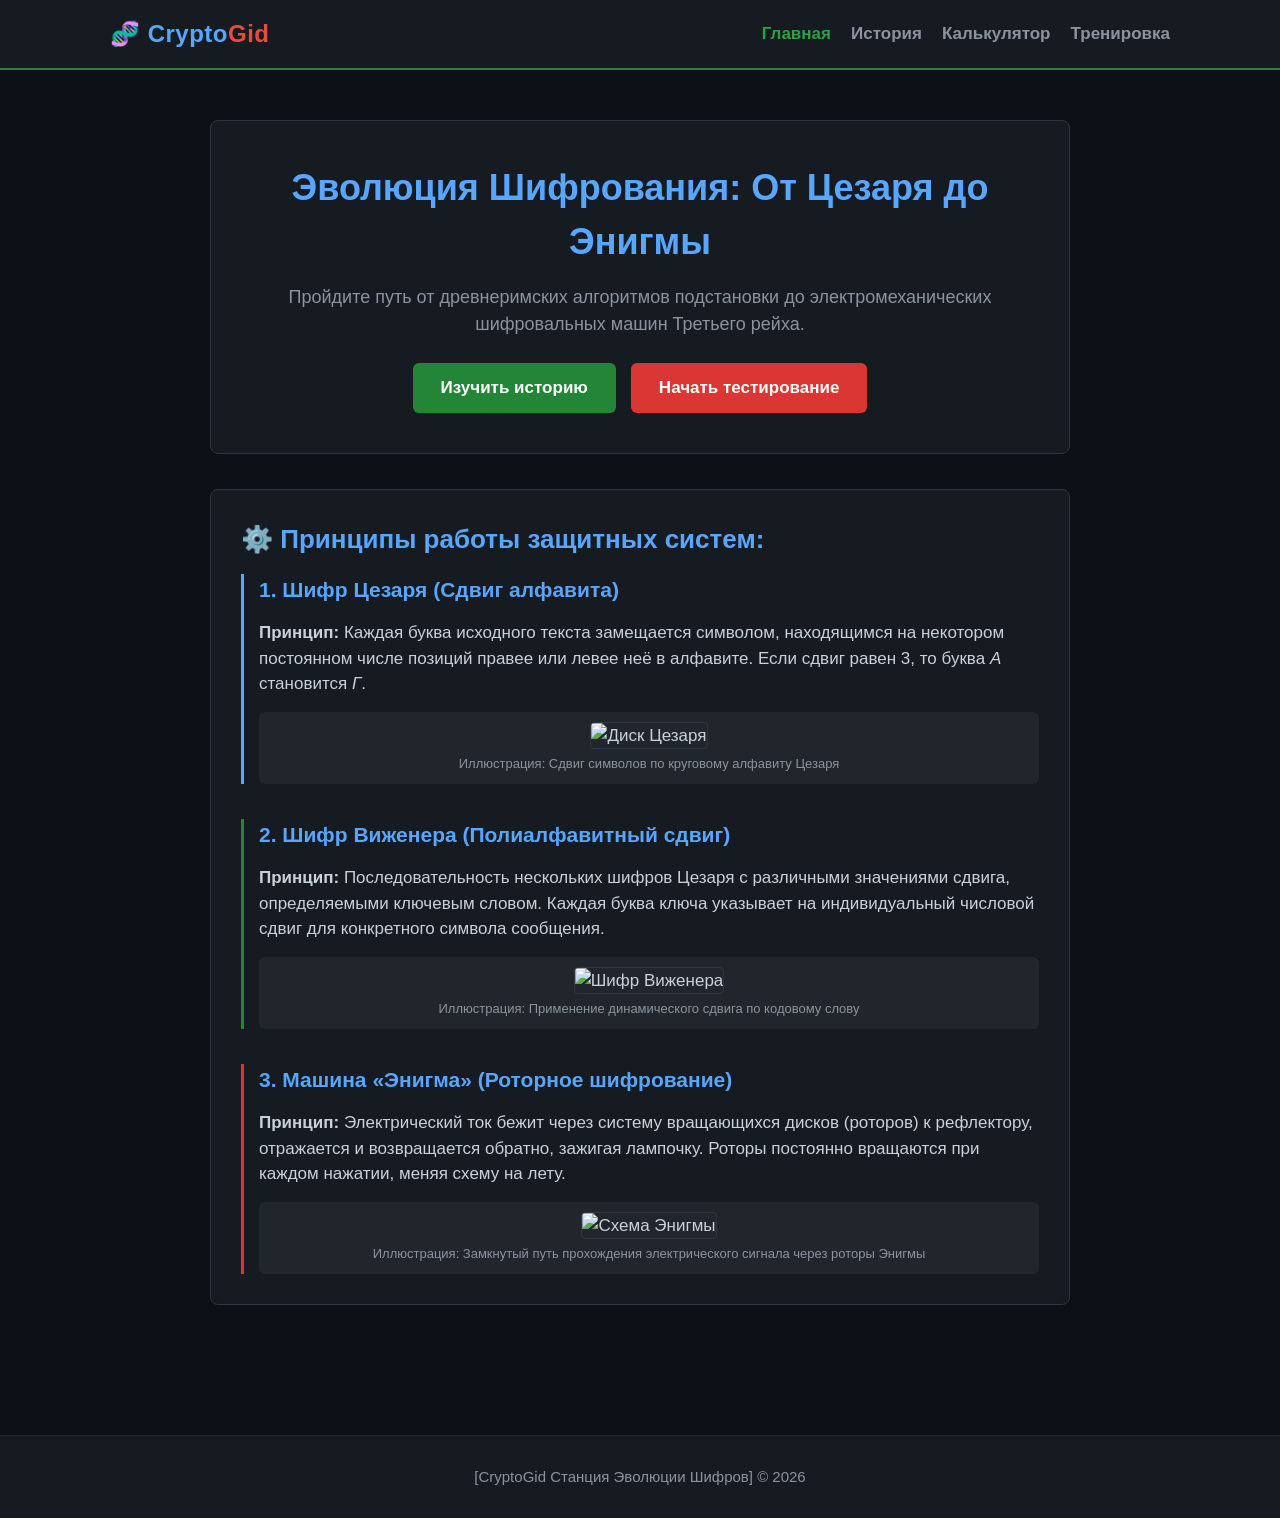
==== index.html @ 2aea8cbc "Add files via upload" ====
<!DOCTYPE html>
<html lang="ru">
<head>
    <meta charset="UTF-8">
    <meta name="viewport" content="width=device-width, initial-scale=1.0">
    <title>CryptoGid | Главная</title>
    <link rel="stylesheet" href="style.css">
</head>
<body>

    <header>
        <div class="nav-container">
            <a href="index.html" class="logo">🧬 Crypto<span>Gid</span></a>
            <nav>
                <ul>
                    <li><a href="index.html">Главная</a></li>
                    <li><a href="history.html">История</a></li>
                    <li><a href="crypt-calc.html" class="calc-link">Калькулятор</a></li>
                    <li><a href="training.html" class="train-link">Тренировка</a></li>
                </ul>
            </nav>
        </div>
    </header>

    <div class="container">
        <section class="hero">
            <h1>Эволюция Шифрования: От Цезаря до Энигмы</h1>
            <p>Пройдите путь от древнеримских алгоритмов подстановки до электромеханических шифровальных машин Третьего рейха.</p>
            <div style="display: flex; gap: 15px; justify-content: center;">
                <a href="history.html" class="btn">Изучить историю</a>
                <a href="training.html" class="btn" style="background-color: #da3633;">Начать тестирование</a>
            </div>
        </section>

        <div class="box">
            <h2>⚙️ Принципы работы защитных систем:</h2>
            
            <!-- Блок 1: Шифр Цезаря -->
            <div style="margin-bottom: 35px; border-left: 3px solid #58a6ff; padding-left: 15px;">
                <h3>1. Шифр Цезаря (Сдвиг алфавита)</h3>
                <p><strong>Принцип:</strong> Каждая буква исходного текста замещается символом, находящимся на некотором постоянном числе позиций правее или левее неё в алфавите. Если сдвиг равен 3, то буква <em>А</em> становится <em>Г</em>.</p>
                <div style="margin-top: 15px; text-align: center; background: #21262d; padding: 10px; border-radius: 6px;">
                    <img src="C:\Users\user\Desktop\cipher\Caesar_cipher.jpg" alt="Диск Цезаря" style="max-width: 100%; height: auto; border-radius: 4px; border: 1px solid #30363d;">
                    <p style="font-size: 13px; color: #8b949e; margin-top: 5px; margin-bottom: 0;">Иллюстрация: Сдвиг символов по круговому алфавиту Цезаря</p>
                </div>
            </div>

            <!-- Блок 2: Шифр Виженера -->
            <div style="margin-bottom: 35px; border-left: 3px solid #238636; padding-left: 15px;">
                <h3>2. Шифр Виженера (Полиалфавитный сдвиг)</h3>
                <p><strong>Принцип:</strong> Последовательность нескольких шифров Цезаря с различными значениями сдвига, определяемыми ключевым словом. Каждая буква ключа указывает на индивидуальный числовой сдвиг для конкретного символа сообщения.</p>
                <div style="margin-top: 15px; text-align: center; background: #21262d; padding: 10px; border-radius: 6px;">
                    <img src="C:\Users\user\Desktop\cipher\Vigenere_cipher.jpg" alt="Шифр Виженера" style="max-width: 100%; height: auto; border-radius: 4px; border: 1px solid #30363d;">
                    <p style="font-size: 13px; color: #8b949e; margin-top: 5px; margin-bottom: 0;">Иллюстрация: Применение динамического сдвига по кодовому слову</p>
                </div>
            </div>

            <!-- Блок 3: Энигма -->
            <div style="border-left: 3px solid #da3633; padding-left: 15px;">
                <h3>3. Машина «Энигма» (Роторное шифрование)</h3>
                <p><strong>Принцип:</strong> Электрический ток бежит через систему вращающихся дисков (роторов) к рефлектору, отражается и возвращается обратно, зажигая лампочку. Роторы постоянно вращаются при каждом нажатии, меняя схему на лету.</p>
                <div style="margin-top: 15px; text-align: center; background: #21262d; padding: 10px; border-radius: 6px;">
                    <img src="C:\Users\user\Desktop\cipher\Enigma_cipher.jpg" alt="Схема Энигмы" style="max-width: 100%; height: auto; border-radius: 4px; border: 1px solid #30363d;">
                    <p style="font-size: 13px; color: #8b949e; margin-top: 5px; margin-bottom: 0;">Иллюстрация: Замкнутый путь прохождения электрического сигнала через роторы Энигмы</p>
                </div>
            </div>
        </div>
    </div>

    <footer>
        <p>[CryptoGid Станция Эволюции Шифров] © 2026</p>
    </footer>

    <script src="script.js"></script>
</body>
</html>
---- style.css ----
/* ==========================================================================
   CryptoGid: Полный файл стилей с обновленным шрифтом Calibri
   ========================================================================== */

/* Базовые настройки и обнуление */
* {
    margin: 0;
    padding: 0;
    box-sizing: border-box;
    font-family: 'Calibri', 'Segoe UI', Arial, sans-serif; /* Поменяли шрифт на Calibri */
}

body {
    background-color: #0d1117;
    color: #c9d1d9;
    line-height: 1.5;
    font-size: 17px; /* Оптимальный размер для Calibri */
}

/* Фиксированная шапка и навигация */
header {
    background-color: #161b22;
    border-bottom: 2px solid #238636;
    position: sticky;
    top: 0;
    z-index: 1000;
    height: 70px;
}

.nav-container {
    max-width: 1100px;
    margin: 0 auto;
    display: flex;
    justify-content: space-between;
    align-items: center;
    padding: 0 20px;
    height: 100%;
}

.logo {
    color: #58a6ff;
    font-size: 24px;
    font-weight: bold;
    text-decoration: none;
    letter-spacing: 0.5px;
}

.logo span {
    color: #e74c3c;
}

nav ul {
    display: flex;
    list-style: none;
}

nav ul li {
    margin-left: 20px;
}

nav ul li a {
    color: #8b949e;
    text-decoration: none;
    font-size: 17px;
    font-weight: bold;
    transition: color 0.3s;
    padding: 5px 0;
}

nav ul li a:hover, nav ul li a.active {
    color: #2ea043;
}

/* Главный контейнер */
.container {
    max-width: 900px;
    margin: 0 auto;
    padding: 50px 20px;
}

/* Главный баннер (Hero section) */
.hero {
    background: #161b22;
    border: 1px solid #30363d;
    padding: 40px;
    border-radius: 8px;
    text-align: center;
    margin-bottom: 35px;
}

.hero h1 {
    color: #58a6ff;
    font-size: 36px;
    margin-bottom: 15px;
    font-weight: bold;
}

.hero p {
    font-size: 18px;
    margin-bottom: 25px;
    color: #8b949e;
}

/* Карточки и блоки */
.box {
    background: #161b22;
    border: 1px solid #30363d;
    padding: 30px;
    border-radius: 8px;
    margin-bottom: 30px;
}

.box p {
    margin-bottom: 15px;
}

h2, h3 {
    color: #58a6ff;
    margin-bottom: 15px;
    font-weight: bold;
}

h2 {
    font-size: 26px;
}

h3 {
    font-size: 21px;
}

/* Настройки Enigma */
.enigma-settings {
    display: flex;
    gap: 15px;
    margin-top: 15px;
    margin-bottom: 20px;
}

.enigma-settings div {
    flex: 1;
}

/* Элементы форм (Ввод текста, списки) */
textarea, input, select {
    width: 100%;
    background-color: #0d1117;
    border: 1px solid #30363d;
    color: #58a6ff;
    padding: 12px;
    border-radius: 6px;
    font-size: 16px;
    margin-top: 6px;
    margin-bottom: 20px;
}

/* Для полей ввода внутри Энигмы оставим моноширинный стиль, так как там только буквы роторов */
.enigma-settings input {
    font-family: monospace;
    text-align: center;
}

textarea:focus, input:focus, select:focus {
    border-color: #58a6ff;
    outline: none;
}

label {
    font-size: 15px;
    color: #8b949e;
    font-weight: bold;
    display: block;
    margin-top: 10px;
}

/* Кнопки */
.btn {
    display: inline-block;
    background-color: #238636;
    color: white;
    padding: 12px 28px;
    border: none;
    border-radius: 6px;
    font-weight: bold;
    font-size: 17px;
    cursor: pointer;
    text-decoration: none;
    transition: background 0.2s, transform 0.1s;
    text-align: center;
}

.btn:hover {
    background-color: #2ea043;
}

.btn-danger {
    background-color: #da3633;
}

.btn-danger:hover {
    background-color: #f85149;
}

/* Окно вывода результатов */
.result-box {
    background-color: #0d1117;
    border-left: 4px solid #58a6ff;
    padding: 15px;
    margin-top: 20px;
    font-size: 19px;
    font-weight: bold;
    word-break: break-all;
    color: #79c0ff;
    letter-spacing: 0.5px;
}

/* Стили для интерактивного теста */
.quiz-option {
    display: block;
    background: #21262d;
    padding: 14px 18px;
    margin-bottom: 12px;
    border-radius: 6px;
    cursor: pointer;
    border: 1px solid transparent;
    font-size: 17px;
    transition: border-color 0.2s, background-color 0.2s;
}

.quiz-option:hover {
    border-color: #8b949e;
}

.correct {
    background-color: rgba(35, 134, 54, 0.2) !important;
    border-color: #238636 !important;
    color: #56d364;
    font-weight: bold;
}

.wrong {
    background-color: rgba(218, 54, 51, 0.2) !important;
    border-color: #da3633 !important;
    color: #ff7b72;
    font-weight: bold;
}

/* Подвал */
footer {
    text-align: center;
    padding: 30px 20px;
    color: #8b949e;
    margin-top: 50px;
    border-top: 1px solid #21262d;
    background-color: #161b22;
    font-size: 15px;
}

/* Адаптивный дизайн для мобильных устройств */
@media (max-width: 768px) {
    header {
        height: auto;
        padding: 15px 0;
    }
    
    .nav-container {
        flex-direction: column;
        gap: 15px;
    }
    
    nav ul li {
        margin: 0 10px;
    }
    
    .container {
        padding-top: 30px;
    }
    
    .hero h1 {
        font-size: 28px;
    }
    
    .hero div[style*="display: flex"], .enigma-settings {
        flex-direction: column;
        gap: 10px;
    }
    
    .btn {
        width: 100%;
    }
}
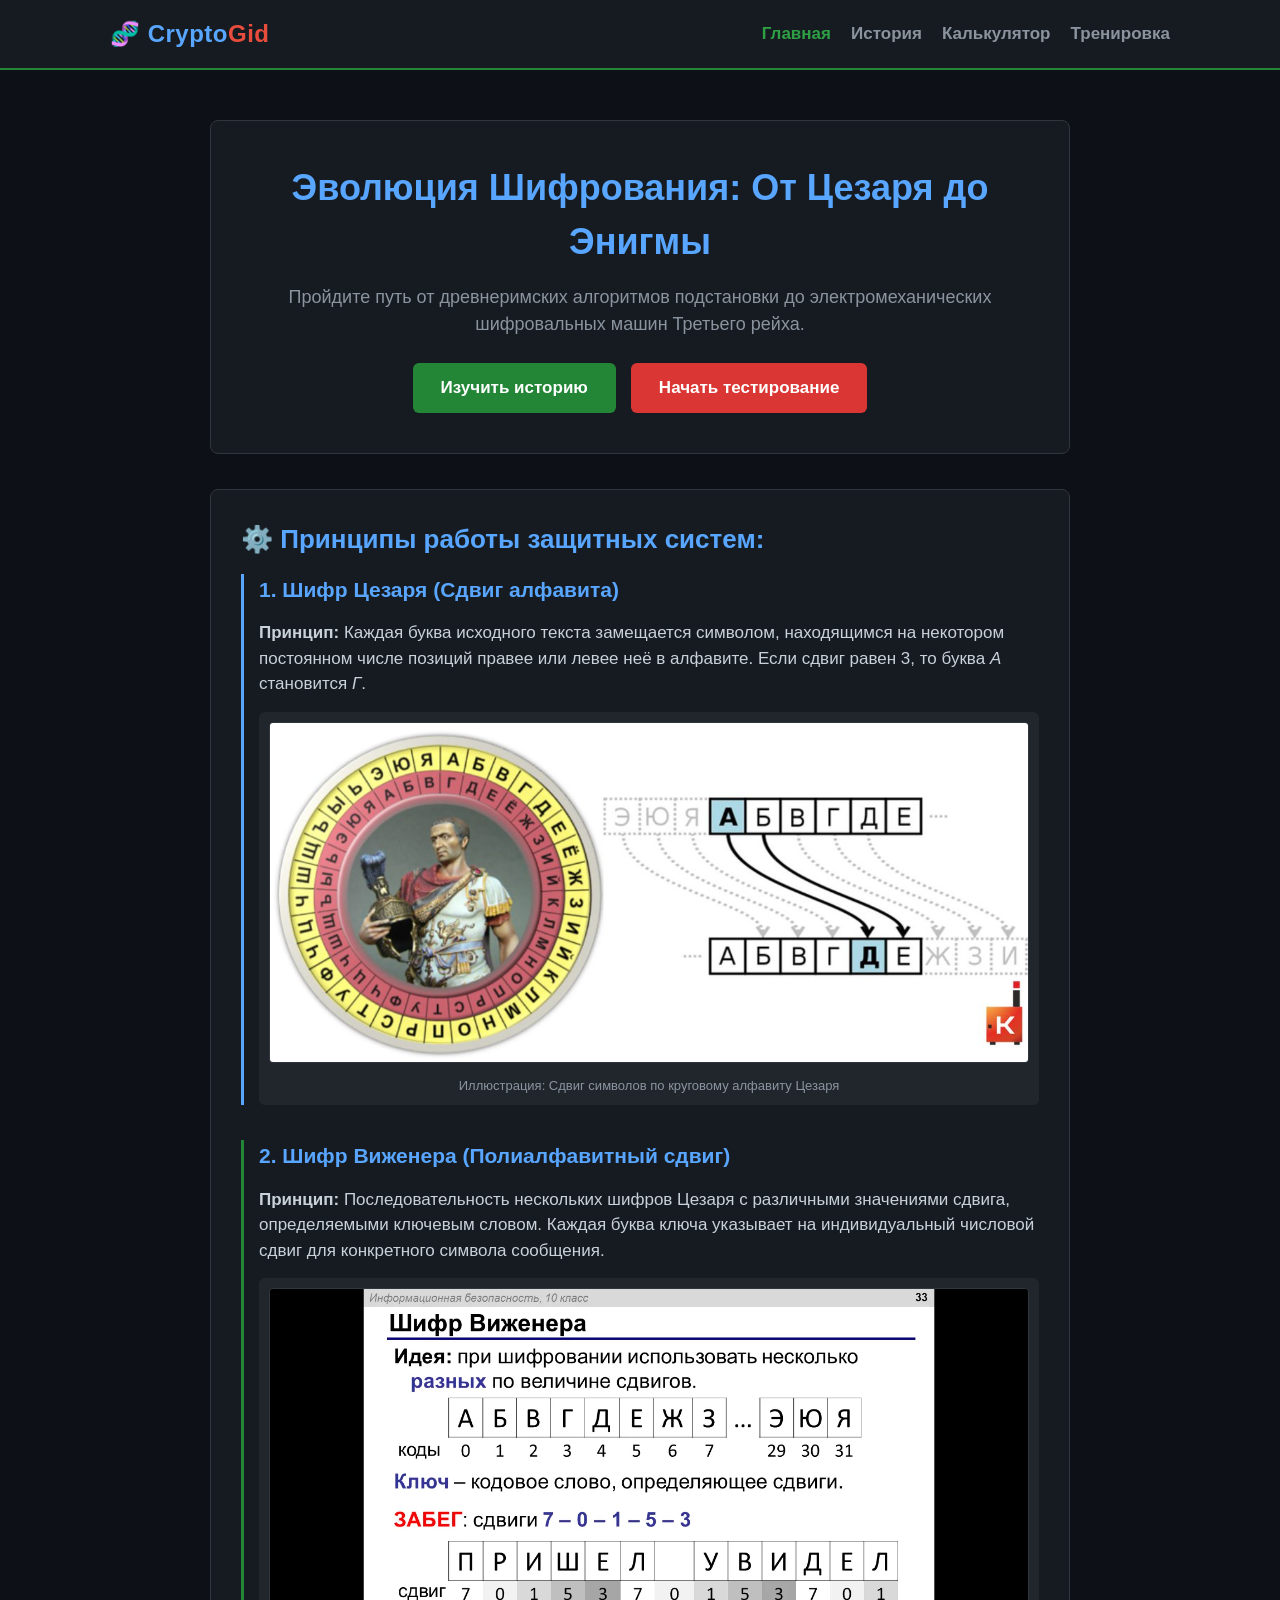
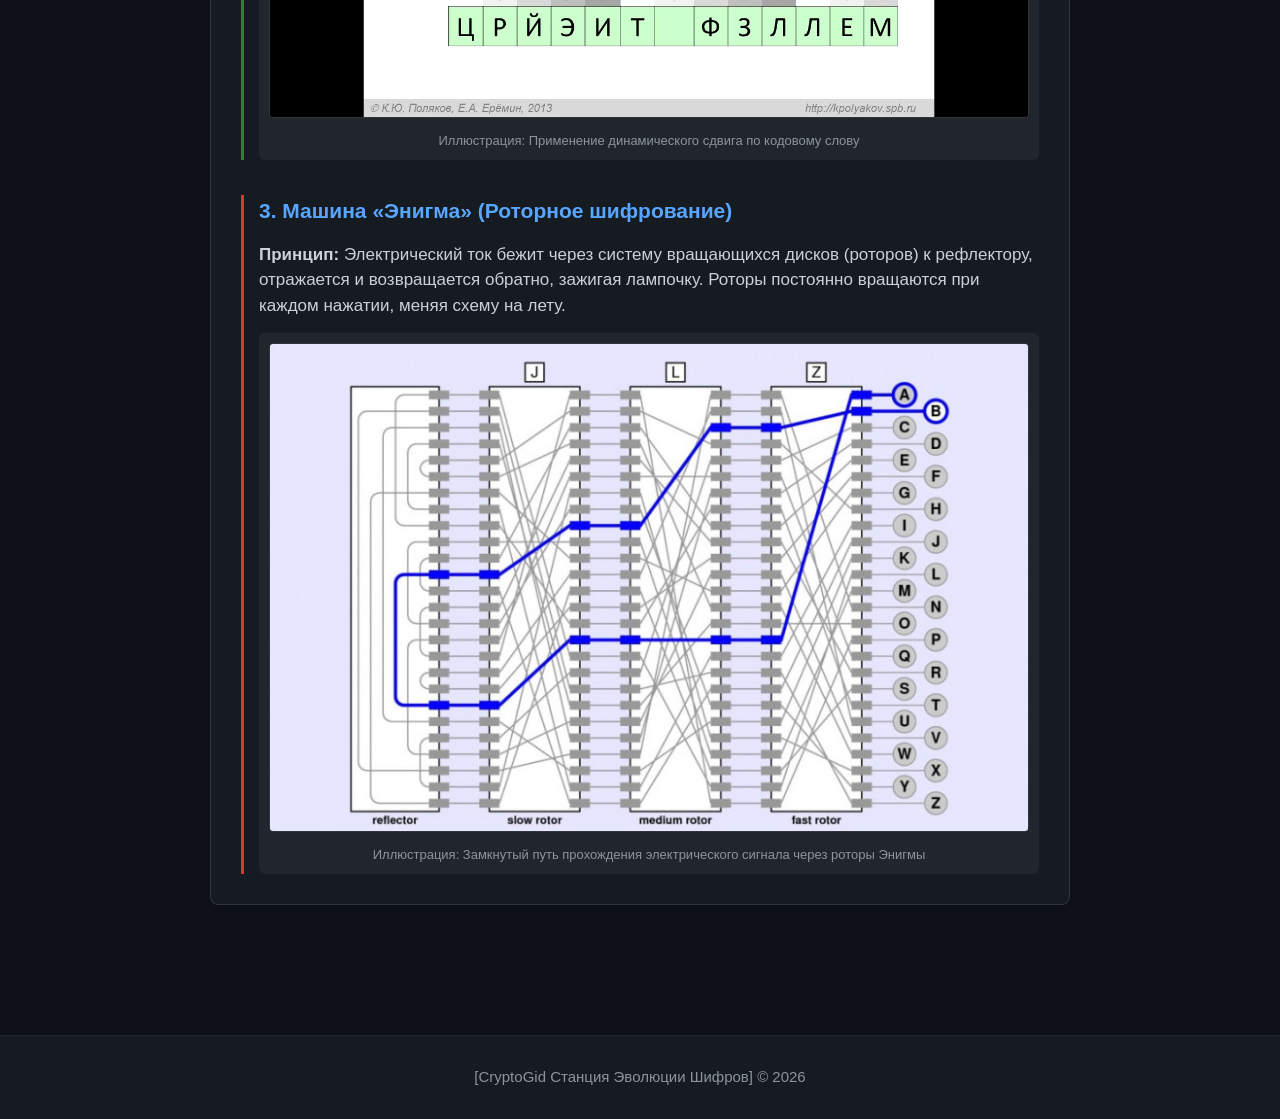
==== commit 3df99a6b: "Add files via upload" ====
--- a/index.html
+++ b/index.html
@@ -40,7 +40,7 @@
                 <h3>1. Шифр Цезаря (Сдвиг алфавита)</h3>
                 <p><strong>Принцип:</strong> Каждая буква исходного текста замещается символом, находящимся на некотором постоянном числе позиций правее или левее неё в алфавите. Если сдвиг равен 3, то буква <em>А</em> становится <em>Г</em>.</p>
                 <div style="margin-top: 15px; text-align: center; background: #21262d; padding: 10px; border-radius: 6px;">
-                    <img src="C:\Users\user\Desktop\cipher\Caesar_cipher.jpg" alt="Диск Цезаря" style="max-width: 100%; height: auto; border-radius: 4px; border: 1px solid #30363d;">
+                    <img src="Caesar_cipher.jpg" alt="Диск Цезаря" style="max-width: 100%; height: auto; border-radius: 4px; border: 1px solid #30363d;">
                     <p style="font-size: 13px; color: #8b949e; margin-top: 5px; margin-bottom: 0;">Иллюстрация: Сдвиг символов по круговому алфавиту Цезаря</p>
                 </div>
             </div>
@@ -50,7 +50,7 @@
                 <h3>2. Шифр Виженера (Полиалфавитный сдвиг)</h3>
                 <p><strong>Принцип:</strong> Последовательность нескольких шифров Цезаря с различными значениями сдвига, определяемыми ключевым словом. Каждая буква ключа указывает на индивидуальный числовой сдвиг для конкретного символа сообщения.</p>
                 <div style="margin-top: 15px; text-align: center; background: #21262d; padding: 10px; border-radius: 6px;">
-                    <img src="C:\Users\user\Desktop\cipher\Vigenere_cipher.jpg" alt="Шифр Виженера" style="max-width: 100%; height: auto; border-radius: 4px; border: 1px solid #30363d;">
+                    <img src="Vigenere_cipher.jpg" alt="Шифр Виженера" style="max-width: 100%; height: auto; border-radius: 4px; border: 1px solid #30363d;">
                     <p style="font-size: 13px; color: #8b949e; margin-top: 5px; margin-bottom: 0;">Иллюстрация: Применение динамического сдвига по кодовому слову</p>
                 </div>
             </div>
@@ -60,7 +60,7 @@
                 <h3>3. Машина «Энигма» (Роторное шифрование)</h3>
                 <p><strong>Принцип:</strong> Электрический ток бежит через систему вращающихся дисков (роторов) к рефлектору, отражается и возвращается обратно, зажигая лампочку. Роторы постоянно вращаются при каждом нажатии, меняя схему на лету.</p>
                 <div style="margin-top: 15px; text-align: center; background: #21262d; padding: 10px; border-radius: 6px;">
-                    <img src="C:\Users\user\Desktop\cipher\Enigma_cipher.jpg" alt="Схема Энигмы" style="max-width: 100%; height: auto; border-radius: 4px; border: 1px solid #30363d;">
+                    <img src="Enigma_cipher.jpg" alt="Схема Энигмы" style="max-width: 100%; height: auto; border-radius: 4px; border: 1px solid #30363d;">
                     <p style="font-size: 13px; color: #8b949e; margin-top: 5px; margin-bottom: 0;">Иллюстрация: Замкнутый путь прохождения электрического сигнала через роторы Энигмы</p>
                 </div>
             </div>
